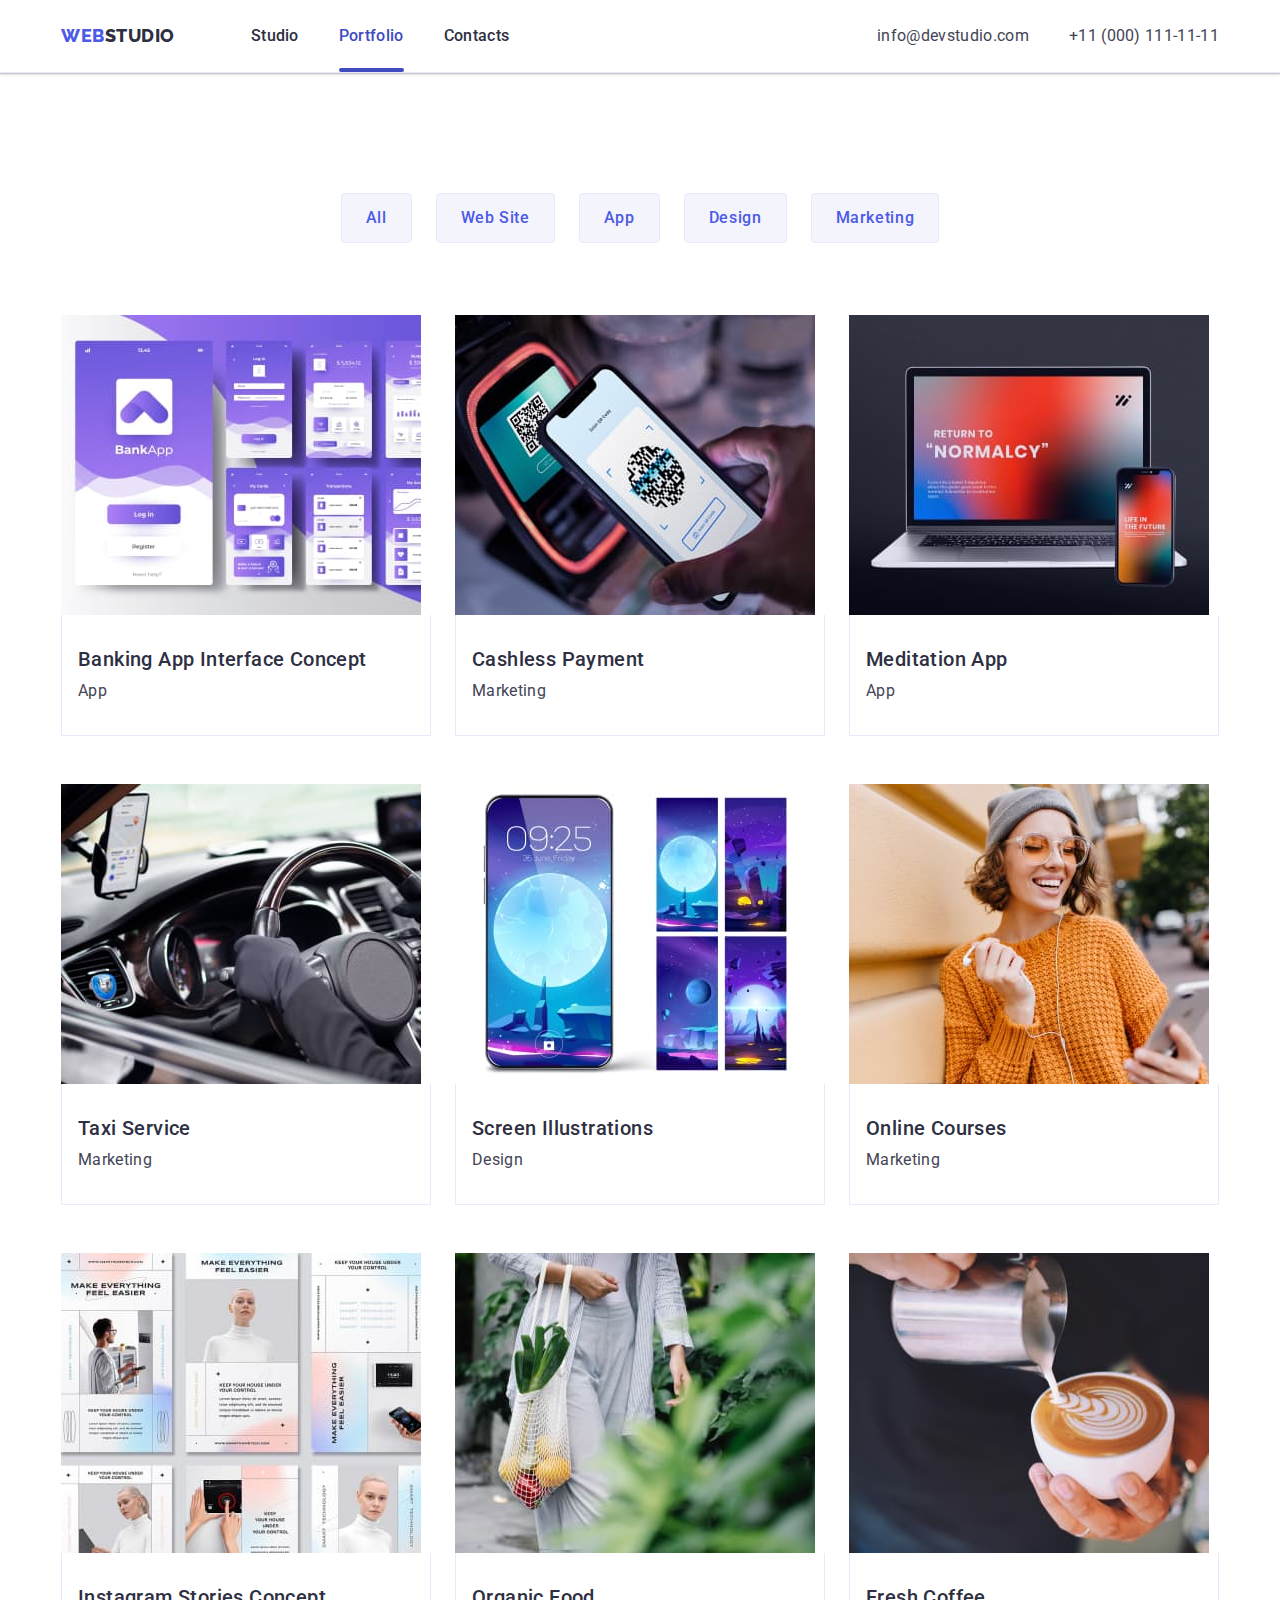
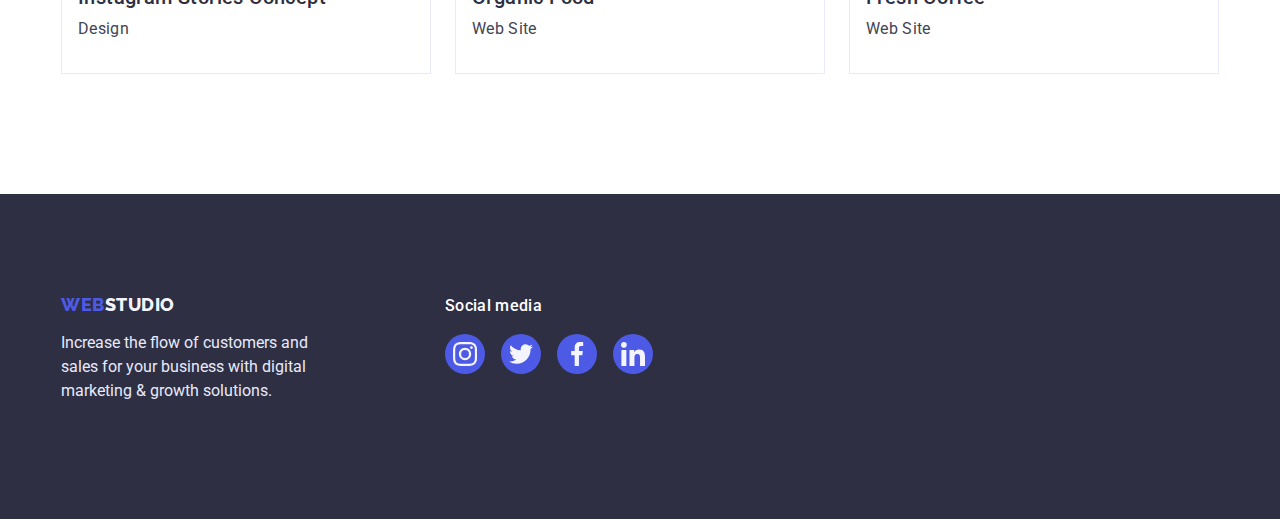
==== portfolio.html @ 12a0edd6 "Initial commit" ====
<!DOCTYPE html>
<html lang="en">
  <head>
    <meta charset="UTF-8" />
    <meta http-equiv="X-UA-Compatible" content="IE=edge" />
    <meta name="viewport" content="width=device-width, initial-scale=1.0" />
    <title>Portfolio</title>
    <link rel="preconnect" href="https://fonts.googleapis.com" />
    <link rel="preconnect" href="https://fonts.gstatic.com" crossorigin />
    <link
      href="https://fonts.googleapis.com/css2?family=Raleway:wght@800&family=Roboto:wght@400;500;700;900&display=swap"
      rel="stylesheet"
    />

    <link
      rel="stylesheet"
      href="https://cdnjs.cloudflare.com/ajax/libs/modern-normalize/1.1.0/modern-normalize.min.css"
      integrity="sha512-wpPYUAdjBVSE4KJnH1VR1HeZfpl1ub8YT/NKx4PuQ5NmX2tKuGu6U/JRp5y+Y8XG2tV+wKQpNHVUX03MfMFn9Q=="
      crossorigin="anonymous"
      referrerpolicy="no-referrer"
    />

    <link rel="stylesheet" href="./css/styles.css" />
  </head>
  <body>
    <header class="heder-border">
      <div class="container box main-nav">
        <nav class="main-nav">
          <a href="./index.html" class="main-logo link"
            >Web<span class="logo-part link">Studio</span>
          </a>
          <ul class="list site-nav">
            <li><a href="./index.html" class="studio-navi link">Studio</a></li>
            <li>
              <a href="./portfolio.html" class="studio-navi current-page link"
                >Portfolio</a
              >
            </li>
            <li><a href="" class="studio-navi link">Contacts</a></li>
          </ul>
        </nav>
        <address class="feedback">
          <ul class="list feedback-nav">
            <li>
              <a href="mailto:info@devstudio.com" class="feedback-email link"
                >info@devstudio.com</a
              >
            </li>
            <li>
              <a href="tel:+110001111111" class="feedback-telefon link"
                >+11 (000) 111-11-11</a
              >
            </li>
          </ul>
        </address>
      </div>
    </header>
    <main>
      <section class="filters">
        <!-- button-filters -->
        <div class="container box">
          <h1 class="hero-title" hidden>Filters</h1>
          <ul class="list button-item">
            <li class="buttonitem-filters">
              <button type="button" class="button-portfolio">All</button>
            </li>
            <li class="buttonitem-filters">
              <button type="button" class="button-portfolio">Web Site</button>
            </li>
            <li class="buttonitem-filters">
              <button type="button" class="button-portfolio">App</button>
            </li>
            <li class="buttonitem-filters">
              <button type="button" class="button-portfolio">Design</button>
            </li>
            <li>
              <button type="button" class="button-portfolio">Marketing</button>
            </li>
          </ul>
          <!-- Row-1 -->
          <ul class="list filters-image">
            <li class="filters-element">
              <a href="" class="link filters-element-link">
                <div class="filters-element-wrapper">
                  <img
                    src="./images/portfolio/bankingappinterfaceconcept.jpg"
                    alt="Banking App Interface Concept"
                    width="360"
                  />
                  <p class="overlay-footer">
                    14 Stylish and User-Friendly App Design Concepts · Task
                    Manager App · Calorie Tracker App · Exotic Fruit Ecommerce
                    App · Cloud Storage App
                  </p>
                </div>
                <div class="portfolio-work">
                  <h2 class="portfolio-title">Banking App Interface Concept</h2>
                  <p class="main-text portfolio">App</p>
                </div>
              </a>
            </li>
            <li class="filters-element">
              <a href="" class="link filters-element-link">
                <div class="filters-element-wrapper">
                  <img
                    src="./images/portfolio/cashlesspayment.jpg"
                    alt="Cashless Payment"
                    width="360"
                  />
                  <p class="overlay-footer">
                    14 Stylish and User-Friendly App Design Concepts · Task
                    Manager App · Calorie Tracker App · Exotic Fruit Ecommerce
                    App · Cloud Storage App
                  </p>
                </div>
                <div class="portfolio-work">
                  <h2 class="portfolio-title">Cashless Payment</h2>
                  <p class="main-text portfolio">Marketing</p>
                </div>
              </a>
            </li>
            <li class="filters-element">
              <a href="" class="link filters-element-link">
                <div class="filters-element-wrapper">
                  <img
                    src="./images/portfolio/meditaionapp.jpg"
                    alt="Meditaion App"
                    width="360"
                  />
                  <p class="overlay-footer">
                    14 Stylish and User-Friendly App Design Concepts · Task
                    Manager App · Calorie Tracker App · Exotic Fruit Ecommerce
                    App · Cloud Storage App
                  </p>
                </div>
                <div class="portfolio-work">
                  <h2 class="portfolio-title">Meditation App</h2>
                  <p class="main-text portfolio">App</p>
                </div>
              </a>
            </li>
            <!-- Row-2 -->
            <li class="filters-element">
              <a href="" class="link filters-element-link">
                <div class="filters-element-wrapper">
                  <img
                    src="./images/portfolio/taxiservice.jpg"
                    alt="Taxi Service"
                    width="360"
                  />
                  <p class="overlay-footer">
                    14 Stylish and User-Friendly App Design Concepts · Task
                    Manager App · Calorie Tracker App · Exotic Fruit Ecommerce
                    App · Cloud Storage App
                  </p>
                </div>
                <div class="portfolio-work">
                  <h2 class="portfolio-title">Taxi Service</h2>
                  <p class="main-text portfolio">Marketing</p>
                </div>
              </a>
            </li>
            <li class="filters-element">
              <a href="" class="link filters-element-link">
                <div class="filters-element-wrapper">
                  <img
                    src="./images/portfolio/screenillustrations.jpg"
                    alt="Screen Illustrations"
                    width="360"
                  />
                  <p class="overlay-footer">
                    14 Stylish and User-Friendly App Design Concepts · Task
                    Manager App · Calorie Tracker App · Exotic Fruit Ecommerce
                    App · Cloud Storage App
                  </p>
                </div>
                <div class="portfolio-work">
                  <h2 class="portfolio-title">Screen Illustrations</h2>
                  <p class="main-text portfolio">Design</p>
                </div>
              </a>
            </li>
            <li class="filters-element">
              <a href="" class="link filters-element-link">
                <div class="filters-element-wrapper">
                  <img
                    src="./images/portfolio/onlinecourses.jpg"
                    alt="Online Courses"
                    width="360"
                  />
                  <p class="overlay-footer">
                    14 Stylish and User-Friendly App Design Concepts · Task
                    Manager App · Calorie Tracker App · Exotic Fruit Ecommerce
                    App · Cloud Storage App
                  </p>
                </div>
                <div class="portfolio-work">
                  <h2 class="portfolio-title">Online Courses</h2>
                  <p class="main-text portfolio">Marketing</p>
                </div>
              </a>
            </li>
            <!-- Row-3 -->
            <li class="filters-element">
              <a href="" class="link filters-element-link">
                <div class="filters-element-wrapper">
                  <img
                    src="./images/portfolio/instagramstoriesconcept.jpg"
                    alt="Instagram Stories Concept"
                    width="360"
                  />
                  <p class="overlay-footer">
                    14 Stylish and User-Friendly App Design Concepts · Task
                    Manager App · Calorie Tracker App · Exotic Fruit Ecommerce
                    App · Cloud Storage App
                  </p>
                </div>
                <div class="portfolio-work">
                  <h2 class="portfolio-title">Instagram Stories Concept</h2>
                  <p class="main-text portfolio">Design</p>
                </div>
              </a>
            </li>
            <li class="filters-element">
              <a href="" class="link filters-element-link">
                <div class="filters-element-wrapper">
                  <img
                    src="./images/portfolio/organicfood.jpg"
                    alt="Organic Food"
                    width="360"
                  />
                  <p class="overlay-footer">
                    14 Stylish and User-Friendly App Design Concepts · Task
                    Manager App · Calorie Tracker App · Exotic Fruit Ecommerce
                    App · Cloud Storage App
                  </p>
                </div>
                <div class="portfolio-work">
                  <h2 class="portfolio-title">Organic Food</h2>
                  <p class="main-text portfolio">Web Site</p>
                </div>
              </a>
            </li>
            <li class="filters-element">
              <a href="" class="link filters-element-link">
                <div class="filters-element-wrapper">
                  <img
                    src="./images/portfolio/freshcoffee.jpg"
                    alt="Fresh Coffee"
                    width="360"
                  />
                  <p class="overlay-footer">
                    14 Stylish and User-Friendly App Design Concepts · Task
                    Manager App · Calorie Tracker App · Exotic Fruit Ecommerce
                    App · Cloud Storage App
                  </p>
                </div>
                <div class="portfolio-work">
                  <h2 class="portfolio-title">Fresh Coffee</h2>
                  <p class="main-text portfolio">Web Site</p>
                </div>
              </a>
            </li>
          </ul>
        </div>
      </section>
    </main>
    <footer class="footer-item box">
      <div class="container footer-zwaipart box">
        <div class="footer-part-main">
          <a href="./index.html" class="main-logo link"
            >Web<span class="footer-part link">Studio</span>
          </a>
          <p class="footer-inform">
            Increase the flow of customers and sales for your business with
            digital marketing & growth solutions.
          </p>
        </div>
        <div class="footer-part-social">
          <p class="social-media">Social media</p>
          <ul class="socialmedia-list list">
            <li class="socialmedia-item">
              <a href="" class="socialmedia-link">
                <svg class="socialmedia-icon" width="24" height="24">
                  <use href="./images/icon.svg#icon-instagram"></use>
                </svg>
              </a>
            </li>
            <li class="socialmedia-item">
              <a href="" class="socialmedia-link">
                <svg class="socialmedia-icon" width="24" height="24">
                  <use href="./images/icon.svg#icon-twitter"></use>
                </svg>
              </a>
            </li>
            <li class="socialmedia-item">
              <a href="" class="socialmedia-link">
                <svg class="socialmedia-icon" width="24" height="24">
                  <use href="./images/icon.svg#icon-facebook"></use>
                </svg>
              </a>
            </li>
            <li class="socialmedia-item">
              <a href="" class="socialmedia-link">
                <svg class="socialmedia-icon" width="24" height="24">
                  <use href="./images/icon.svg#icon-linkedin"></use>
                </svg>
              </a>
            </li>
          </ul>
        </div>
      </div>
    </footer>
  </body>
</html>
---- css/styles.css ----
/* Typography */

/* Colors */

:root {
  --primary-brand-color: #4d5ae5;
  --pressed-state-color: #404bbf;
  --dark-color: #2e2f42;
  --success-color: #31d0aa;
  --body-text-color: #434455;
  --subtle-text-color: #8e8f99;
  --accent-color: #e7e9fc;
  --light-color: #f4f4fd;
  --modal-overlay-color: #2e2f42;
  --hero-background-color: #2e2f42;
  --body-background-color: #ffffff;
  --company-color: #afb1b8;

  --modal-background: #fcfcfc;
  --backdor-background: rgba(46, 47, 66, 0.4);

  --transition-dur-and-func: 250ms cubic-bezier(0.4, 0, 0.2, 1);
}

.link {
  text-decoration: none;
}

.list {
  padding: 0;
  margin: 0;

  list-style: none;
}

/* .box {
  outline: 2px solid tomato;
} */

.section-padding {
  padding-top: 0;
  padding-bottom: 0;
}

.container {
  width: 1158px;
  padding-left: 15px;
  padding-right: 15px;
  margin: 0 auto;
}

img {
  display: block;
}

/* Header 1 */
.hero-title {
  margin: 0 auto 48px;
  max-width: 496px;

  font-weight: 700;
  font-size: 56px;
  line-height: 1.07;
  letter-spacing: 0.02em;
  color: var(--body-background-color);
}

/* Header 2 */
.header-zwai {
  margin-top: 0;
  margin-bottom: 72px;

  font-weight: 700;
  font-size: 36px;
  line-height: 1.11;
  text-align: center;
  letter-spacing: 0.02em;
  text-transform: capitalize;
  color: var(--dark-color);
}

/* Header 3 */
.header-drai {
  text-align: center;
  margin-top: 0;
  margin-bottom: 8px;

  font-weight: 500;
  font-size: 20px;
  line-height: 1.2;
  letter-spacing: 0.02em;
  color: var(--dark-color);
}

body {
  margin: 0;
  font-family: 'Roboto', sans-serif;
  background-color: var(--body-background-color);
  color: var(--body-text-color);
}

.main-text {
  text-align: center;
  margin-top: 0;
  margin-bottom: 0;

  font-size: 16px;
  line-height: 1.5;
  letter-spacing: 0.02em;
  color: var(--body-text-color);
}

/* Header */

.heder-border {
  border-bottom: 1px solid var(--accent-color);
  box-shadow: 0px 2px 1px rgba(46, 47, 66, 0.08),
    0px 1px 1px rgba(46, 47, 66, 0.16), 0px 1px 6px rgba(46, 47, 66, 0.08);
}

.main-logo {
  margin-right: 76px;

  font-family: 'Raleway', sans-serif;
  font-weight: 800;
  font-size: 18px;
  line-height: 1.17;
  letter-spacing: 0.03em;
  text-transform: uppercase;
  color: var(--primary-brand-color);
}

.main-nav {
  display: flex;
  align-items: center;
  margin-right: auto;
}

.main-logo .logo-part {
  color: var(--dark-color);
}

/* Site nav */
.site-nav {
  display: flex;
  gap: 40px;
}

.studio-navi {
  position: relative;
  display: block;
  padding: 24px 0;
  transition: color var(--transition-dur-and-func);

  font-weight: 500;
  font-size: 16px;
  line-height: 1.5;
  letter-spacing: 0.02em;
  color: var(--dark-color);
}

.studio-navi:hover,
.studio-navi:focus {
  color: var(--pressed-state-color);
}

.studio-navi::after {
  content: '';
  position: absolute;
  bottom: 0;
  left: 0;

  display: inline-block;
  width: 100%;
  height: 4px;
  border-radius: 2px;
  /* background: var(--pressed-state-color); */
}

.studio-navi.current-page {
  color: var(--pressed-state-color);
}

.studio-navi.current-page::after,
.studio-navi:hover::after,
.studio-navi:focus::after {
  background: var(--pressed-state-color);
}

.feedback {
  font-style: normal;
  font-weight: 400;
  font-size: 16px;
  line-height: 1.5;
  letter-spacing: 0.02em;
  color: var(--body-text-color);
}

.feedback-nav {
  display: flex;
  gap: 40px;
}

.feedback-email {
  transition: color var(--transition-dur-and-func);

  font-size: 16px;
  line-height: 1.5;
  letter-spacing: 0.02em;
  color: var(--body-text-color);
}

.feedback-telefon {
  margin-right: 0;
  transition: color var(--transition-dur-and-func);

  font-size: 16px;
  line-height: 1.5;
  letter-spacing: 0.02em;
  color: var(--body-text-color);
}

.feedback-email:hover,
.feedback-email:focus,
.feedback-telefon:hover,
.feedback-telefon:focus {
  color: var(--pressed-state-color);
}
/* Studio */

/* Main */
/* section 1 hero-section*/

.hero-section {
  padding-top: 188px;
  padding-bottom: 188px;
  text-align: center;

  background-color: var(--hero-background-color);
}

.overlay {
  max-width: 1440px;
  height: 600px;
  margin-left: auto;
  margin-right: auto;
  background-image: linear-gradient(
      rgba(46, 47, 66, 0.7),
      rgba(46, 47, 66, 0.7)
    ),
    url(../images/bg/people-office.jpg);
  background-repeat: no-repeat;
  background-position: center;
  background-color: var(--hero-background-color);
  background-size: cover;
}

.button {
  display: block;
  min-width: 169px;
  height: 56px;
  border: none;
  border-radius: 4px;
  box-shadow: 0px 4px 4px rgba(0, 0, 0, 0.15);
  cursor: pointer;
  margin: 0 auto;
  transition: background-color var(--transition-dur-and-func);

  color: var(--body-background-color);
  background-color: var(--primary-brand-color);
  font-family: 'Roboto', sans-serif;
  font-weight: 500;
  font-size: 16px;
  line-height: 1.5;
  letter-spacing: 0.04em;
}

.button:hover,
.button:focus {
  background-color: var(--pressed-state-color);
  cursor: pointer;
}

/* section 2 our-advantages */
.our-advantages {
  padding: 120px 0;
}

.advantages-item {
  display: flex;
  gap: 24px;
}

.text.advantages {
  width: calc((100% - 72px) / 4);
}

.header-drai.studio {
  display: block;
  text-align: left;
}

.main-text.studio {
  text-align: left;
}

.icons-seczwai {
  display: flex;
  justify-content: center;
  align-items: center;
  border-radius: 4px;
  width: 264px;
  height: 112px;
  background-color: var(--light-color);
  /* outline: 1px solid tomato; */
  margin-bottom: 8px;
}

.logo-szwai {
  display: flex;
  justify-content: center;
  align-items: center;
}

/* section 3 we-doing */

.we-doing {
  padding-bottom: 120px;
}

.wedoing-item {
  display: flex;
  gap: 24px;
}

.wedoing-item.wedoing-image {
  width: calc((100% - 48px) / 3);
}

/* section 4 */
.section-vier {
  padding-top: 120px;
  padding-bottom: 120px;
  background-color: var(--light-color);
}

.ourteam-item {
  display: flex;
  gap: 24px;
}

.team-item {
  width: calc((100% - 72px) / 4);

  background-color: var(--body-background-color);
  box-shadow: 0px 1px 6px rgba(46, 47, 66, 0.08),
    0px 1px 1px rgba(46, 47, 66, 0.16), 0px 2px 1px rgba(46, 47, 66, 0.08);
  border-radius: 0px 0px 4px 4px;
}

.work-position {
  padding: 32px 0;
  border-radius: 0px 0px 4px 4px;
}

.social-list-link {
  display: flex;
  justify-content: center;
  align-items: center;
  transition: background-color var(--transition-dur-and-func);

  width: 40px;
  height: 40px;
  border-radius: 50%;
  background-color: var(--primary-brand-color);
}

.social-list-icon {
  fill: var(--light-color);
}

.social-list {
  display: flex;
  justify-content: center;
  gap: 24px;
  margin-top: 8px;
}

.social-list-link:hover,
.social-list-link:focus {
  background-color: var(--pressed-state-color);
}

/* Section-5 */
.company {
  padding-top: 120px;
  padding-bottom: 120px;
}

.header-zwai.section-funf {
  line-height: 1.1;
}

.compani-list {
  display: flex;
  align-items: center;
  gap: 24px;
}

.company-list-item {
  display: flex;
  width: calc((100% - 120px) / 6);
  height: 88px;
}

.company-list-icon {
  fill: currentColor;
}

.company-list-link {
  display: flex;
  align-items: center;
  justify-content: center;
  width: 100%;
  transition: color var(--transition-dur-and-func);

  border: 1px solid var(--subtle-text-color);
  border-radius: 4px;
  color: var(--subtle-text-color);
  /* color: var(--company-color); */
}

.company-list-link:hover,
.company-list-link:focus {
  border: 1px solid var(--pressed-state-color);
  color: var(--pressed-state-color);
}

/* Footer */
.footer-item {
  padding-top: 100px;
  padding-bottom: 100px;
  background-color: var(--dark-color);
}

.footer-einspart > a {
  display: inline-block;
  margin-bottom: 16px;
}

.footer-part {
  font-size: 18px;
  line-height: 1.17;
  letter-spacing: 0.03em;
  text-transform: uppercase;
  color: var(--light-color);
}

.footer-inform {
  margin-top: 16px;
  max-width: 264px;

  font-weight: 400;
  font-size: 16px;
  line-height: 24px;
  color: var(--accent-color);
}

.social-media {
  margin-top: 0;
  margin-bottom: 16px;
  padding-top: 0;
  font-weight: 500;
  font-size: 16px;
  line-height: 1.5;
  letter-spacing: 0.02em;
  color: var(--body-background-color);
}

.container.footer-zwaipart {
  display: flex;
  align-items: baseline;
  gap: 120px;
}

.socialmedia-icon {
  fill: var(--light-color);
}

.socialmedia-list {
  display: flex;
  justify-content: end;
  gap: 16px;
}

.socialmedia-link {
  display: flex;
  justify-content: center;
  align-items: center;
  transition: background-color var(--transition-dur-and-func);

  width: 40px;
  height: 40px;
  border-radius: 50%;
  background-color: var(--primary-brand-color);
}

.socialmedia-link:hover,
.socialmedia-link:focus {
  background-color: var(--success-color);
}

/* Portfolio */
/* Main */

/* section-filters */
.filters {
  padding-right: 0;
  padding-left: 0;
  padding-top: 120px;
  padding-bottom: 120px;
}

.button-item {
  gap: 24px;
  margin-bottom: 72px;
  display: flex;
  justify-content: center;
}

.button-portfolio {
  padding: 12px 24px;
  border: 1px solid var(--accent-color);
  border-radius: 4px;
  transition: color var(--transition-dur-and-func),
    background-color var(--transition-dur-and-func),
    box-shadow var(--transition-dur-and-func),
    border var(--transition-dur-and-func);

  cursor: pointer;
  color: var(--primary-brand-color);
  background-color: var(--light-color);
  font-family: 'Roboto', sans-serif;
  font-weight: 500;
  font-size: 16px;
  line-height: 1.5;
  letter-spacing: 0.04em;
}

.button-portfolio:hover,
.button-portfolio:focus {
  color: var(--body-background-color);
  background-color: var(--pressed-state-color);

  border: 1px solid transparent;
  box-shadow: 0px 3px 1px rgba(0, 0, 0, 0.1), 0px 2px 1px rgba(0, 0, 0, 0.08),
    0px 2px 2px rgba(0, 0, 0, 0.12);
}

.portfolio-title {
  margin-top: 0;
  margin-bottom: 8px;

  font-weight: 500;
  font-size: 20px;
  line-height: 1.2;
  letter-spacing: 0.02em;
  color: var(--dark-color);
}

.filters-image {
  column-gap: 24px;
  row-gap: 48px;
  display: flex;
  flex-wrap: wrap;
  /* background-color: teal; */
}

.filters-element {
  width: calc((100% - 48px) / 3);
  transition: box-shadow var(--transition-dur-and-func);
}

.filters-element:hover,
.filters-element:focus {
  box-shadow: 0px 1px 6px rgba(46, 47, 66, 0.08),
    0px 1px 1px rgba(46, 47, 66, 0.16), 0px 2px 1px rgba(46, 47, 66, 0.08);
}

.filters-element-link {
  display: block;
}

.filters-element-link:hover,
.filters-element-link:focus {
  box-shadow: 0px 1px 6px rgba(46, 47, 66, 0.08),
    0px 1px 1px rgba(46, 47, 66, 0.16), 0px 2px 1px rgba(46, 47, 66, 0.08);
}

.portfolio-work {
  padding: 32px 16px;
  border: 1px solid var(--accent-color);
  border-top: none;
  margin-bottom: 8px;
}

div.portfolio-work {
  margin-bottom: 0;
}

.main-text.portfolio {
  text-align: left;
}

.filters-element-wrapper {
  position: relative;
  overflow: hidden;
}

.overlay-footer {
  margin: 0;
  position: absolute;
  top: 0;
  left: 0;
  width: 100%;
  height: 100%;
  transform: translate(0, 101%);
  transition: transform var(--transition-dur-and-func);

  padding: 40px 32px;
  background-color: var(--primary-brand-color);
  font-weight: 400;
  font-size: 16px;
  line-height: 1.5;
  color: var(--light-color);
}

.filters-element-link:hover .overlay-footer,
.filters-element-link:focus .overlay-footer {
  transform: translate(0, 0);
}

/* .filters-element:not(:nth-child(3n)) {
  margin-right: 24px;
} */

/* .filters-element:nth-child(3n){
  margin-right: 0;
} */

/* .filters-element:not(:nth-last-child(-n + 3)) {
  margin-bottom: 48px;
} */

/* .filters-element:nth-last-child(-n+3){
  margin-bottom: 0;
} */

/* Modal section */

.backdrop {
  position: fixed;
  z-index: 100;
  opacity: 1;
  top: 0;
  left: 0;
  width: 100%;
  height: 100%;
  background-color: var(--backdor-background);

  transition: opacity var(--transition-dur-and-func),
    visibility var(--transition-dur-and-func);
}

.backdrop.is-hidden {
  opacity: 0;
  visibility: hidden;
  pointer-events: none;
}

.modal {
  position: absolute;
  top: 50%;
  left: 50%;
  transform: translate(-50%, -50%) scale(1);
  transition: transform var(--transition-dur-and-func);

  width: 408px;
  height: 576px;

  background-color: var(--modal-background);
  box-shadow: 0px 1px 1px rgba(0, 0, 0, 0.14), 0px 1px 3px rgba(0, 0, 0, 0.12),
    0px 2px 1px rgba(0, 0, 0, 0.2);
  border-radius: 4px;
}

.modal-close-btn {
  position: absolute;
  top: 24px;
  right: 24px;
  cursor: pointer;
  display: flex;
  justify-content: center;
  align-items: center;
  width: 24px;
  height: 24px;
  border-radius: 50%;
  background-color: var(--accent-color);
  border: 1px solid rgba(0, 0, 0, 0.1);
  padding: 0;
}
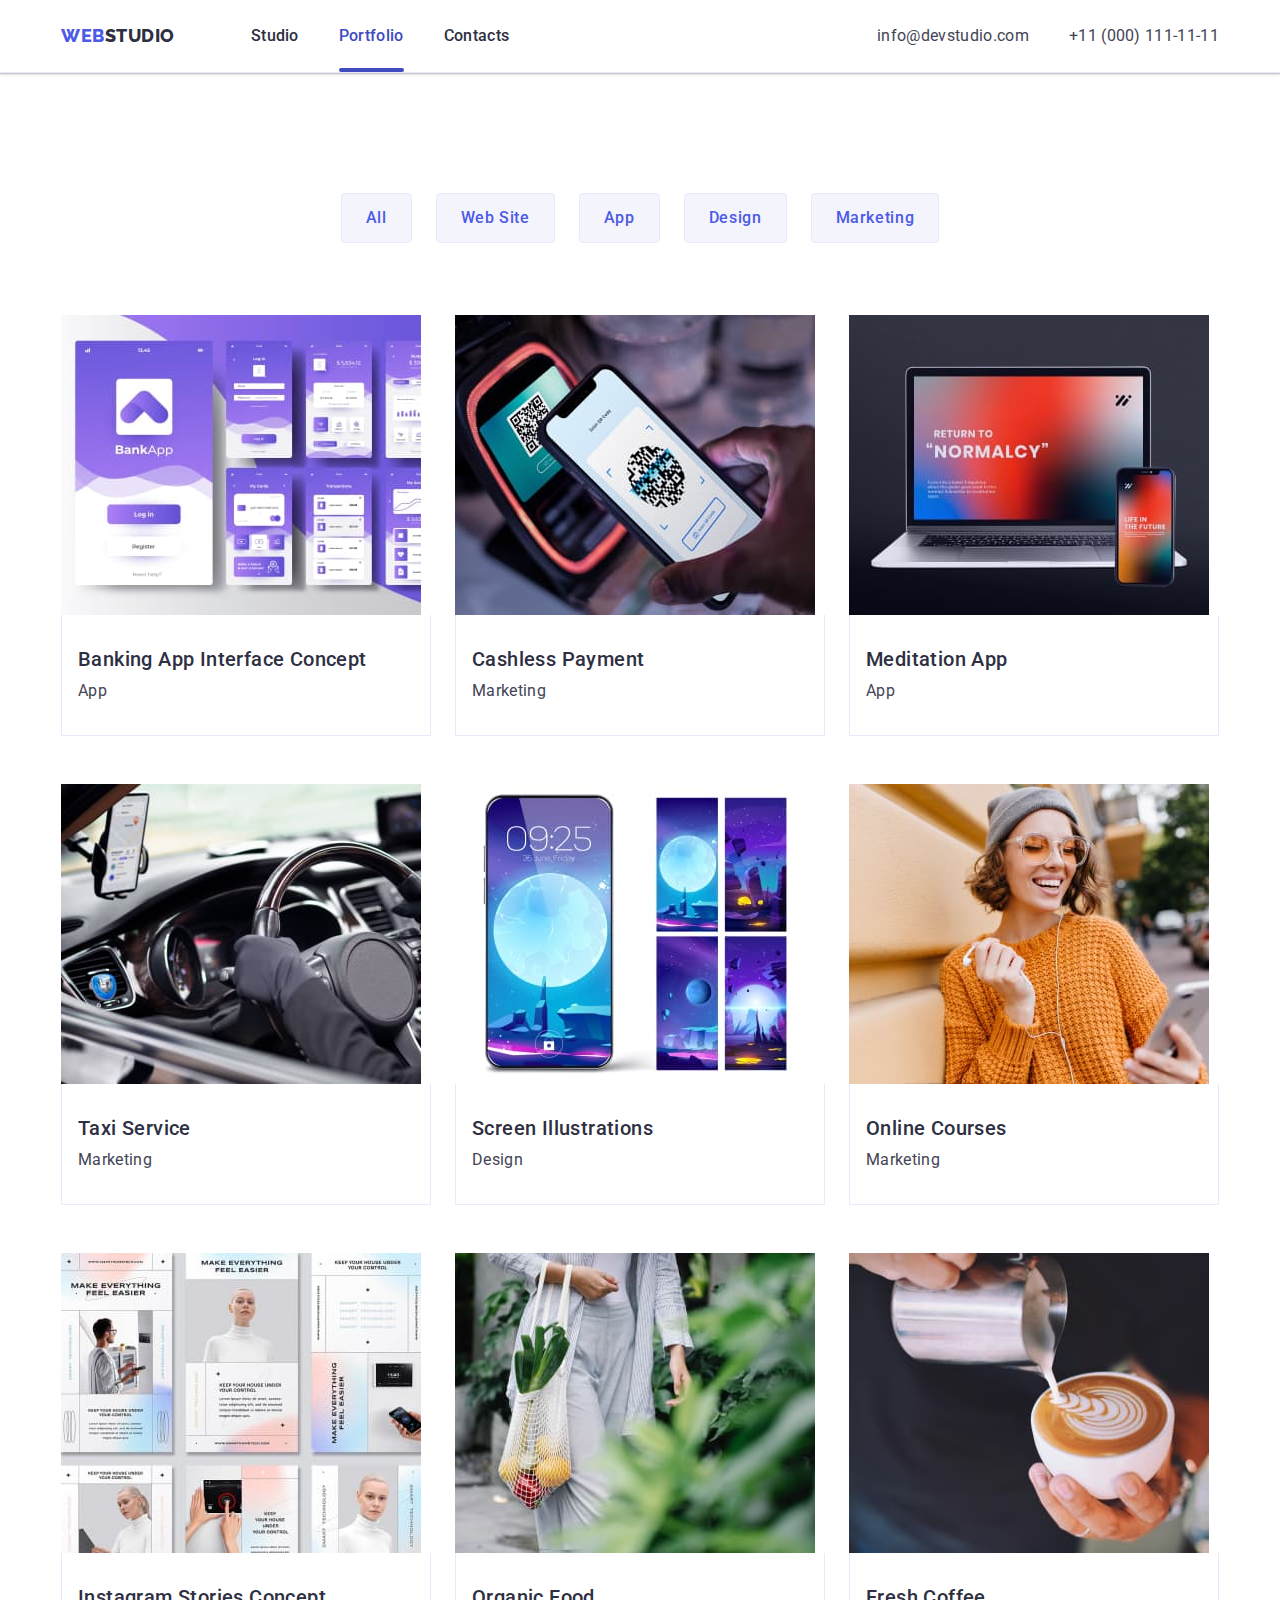
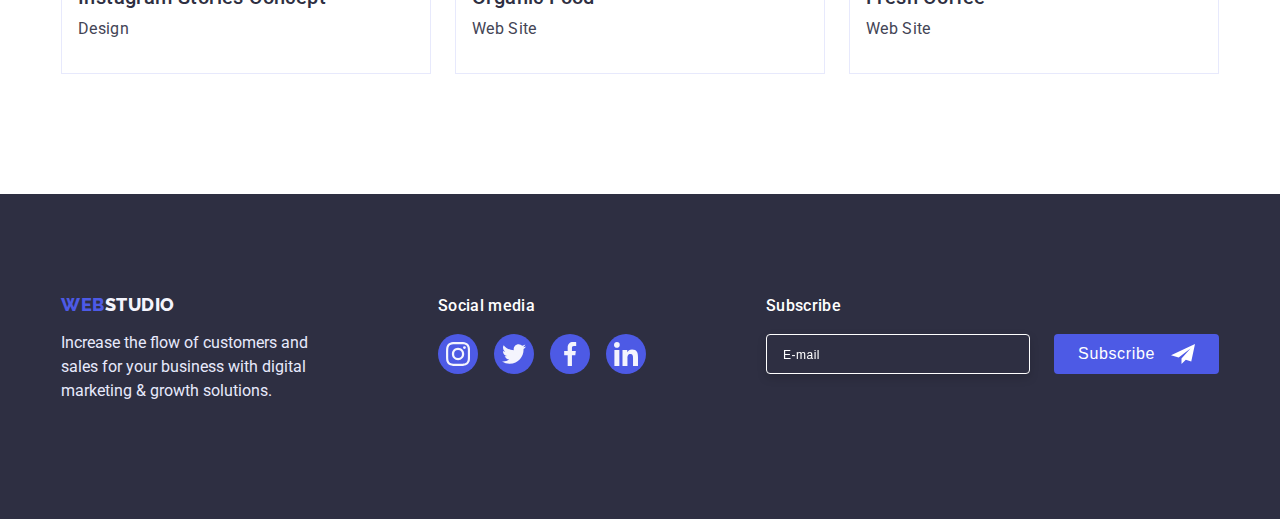
==== commit 9feaf569: "1-260423" ====
--- a/portfolio.html
+++ b/portfolio.html
@@ -309,6 +309,24 @@
             </li>
           </ul>
         </div>
+        <div class="footer-subscribe">
+          <strong class="social-media">Subscribe</strong>
+          <form class="modal-footer-form">
+            <input
+              type="email"
+              name="user_email"
+              class="modal-footer-input"
+              required
+              placeholder="E-mail"
+            />
+            <button type="submit" class="button-subscribe-telegram">
+              Subscribe
+              <svg class="telegram-icon" width="24" height="24">
+                <use href="./images/icon.svg#icon-telegram"></use>
+              </svg>
+            </button>
+          </form>
+        </div>
       </div>
     </footer>
   </body>
--- a/css/styles.css
+++ b/css/styles.css
@@ -20,6 +20,9 @@
   --backdor-background: rgba(46, 47, 66, 0.4);
 
   --transition-dur-and-func: 250ms cubic-bezier(0.4, 0, 0.2, 1);
+
+  --modal-form-input: #8e8f99;
+  --navy-blue-modal: rgba(46, 47, 66, 0.4);
 }
 
 .link {
@@ -31,6 +34,17 @@
   margin: 0;
 
   list-style: none;
+}
+
+.visually-hidden {
+  position: absolute;
+  width: 1px;
+  height: 1px;
+  margin: -1px;
+  padding: 0;
+  overflow: hidden;
+  border: 0;
+  clip: rect(0 0 0 0);
 }
 
 /* .box {
@@ -510,113 +524,6 @@
   background-color: var(--success-color);
 }
 
-/* Portfolio */
-/* Main */
-
-/* section-filters */
-.filters {
-  padding-right: 0;
-  padding-left: 0;
-  padding-top: 120px;
-  padding-bottom: 120px;
-}
-
-.button-item {
-  gap: 24px;
-  margin-bottom: 72px;
-  display: flex;
-  justify-content: center;
-}
-
-.button-portfolio {
-  padding: 12px 24px;
-  border: 1px solid var(--accent-color);
-  border-radius: 4px;
-  transition: color var(--transition-dur-and-func),
-    background-color var(--transition-dur-and-func),
-    box-shadow var(--transition-dur-and-func),
-    border var(--transition-dur-and-func);
-
-  cursor: pointer;
-  color: var(--primary-brand-color);
-  background-color: var(--light-color);
-  font-family: 'Roboto', sans-serif;
-  font-weight: 500;
-  font-size: 16px;
-  line-height: 1.5;
-  letter-spacing: 0.04em;
-}
-
-.button-portfolio:hover,
-.button-portfolio:focus {
-  color: var(--body-background-color);
-  background-color: var(--pressed-state-color);
-
-  border: 1px solid transparent;
-  box-shadow: 0px 3px 1px rgba(0, 0, 0, 0.1), 0px 2px 1px rgba(0, 0, 0, 0.08),
-    0px 2px 2px rgba(0, 0, 0, 0.12);
-}
-
-.portfolio-title {
-  margin-top: 0;
-  margin-bottom: 8px;
-
-  font-weight: 500;
-  font-size: 20px;
-  line-height: 1.2;
-  letter-spacing: 0.02em;
-  color: var(--dark-color);
-}
-
-.filters-image {
-  column-gap: 24px;
-  row-gap: 48px;
-  display: flex;
-  flex-wrap: wrap;
-  /* background-color: teal; */
-}
-
-.filters-element {
-  width: calc((100% - 48px) / 3);
-  transition: box-shadow var(--transition-dur-and-func);
-}
-
-.filters-element:hover,
-.filters-element:focus {
-  box-shadow: 0px 1px 6px rgba(46, 47, 66, 0.08),
-    0px 1px 1px rgba(46, 47, 66, 0.16), 0px 2px 1px rgba(46, 47, 66, 0.08);
-}
-
-.filters-element-link {
-  display: block;
-}
-
-.filters-element-link:hover,
-.filters-element-link:focus {
-  box-shadow: 0px 1px 6px rgba(46, 47, 66, 0.08),
-    0px 1px 1px rgba(46, 47, 66, 0.16), 0px 2px 1px rgba(46, 47, 66, 0.08);
-}
-
-.portfolio-work {
-  padding: 32px 16px;
-  border: 1px solid var(--accent-color);
-  border-top: none;
-  margin-bottom: 8px;
-}
-
-div.portfolio-work {
-  margin-bottom: 0;
-}
-
-.main-text.portfolio {
-  text-align: left;
-}
-
-.filters-element-wrapper {
-  position: relative;
-  overflow: hidden;
-}
-
 .overlay-footer {
   margin: 0;
   position: absolute;
@@ -640,6 +547,182 @@
   transform: translate(0, 0);
 }
 
+/* Modal section */
+
+.modal-footer-form {
+  display: flex;
+  gap: 24px;
+}
+
+.social-media {
+  display: block;
+  margin-bottom: 16px;
+}
+
+.modal-footer-input {
+  border: none;
+  padding-left: 16px;
+  width: 264px;
+  height: 40px;
+  background-color: var(--dark-color);
+  box-sizing: border-box;
+  border: 1px solid var(--body-background-color);
+  filter: drop-shadow(0px 4px 4px rgba(0, 0, 0, 0.15));
+  border-radius: 4px;
+  color: var(--body-background-color);
+}
+
+.modal-footer-input::placeholder {
+  font-weight: 400;
+  font-size: 12px;
+  line-height: 2;
+  display: flex;
+  align-items: center;
+  letter-spacing: 0.04em;
+  color: var(--body-background-color);
+}
+
+.button-subscribe-telegram {
+  border: none;
+  cursor: pointer;
+  display: flex;
+  flex-direction: row;
+  justify-content: center;
+  align-items: center;
+  padding: 8px 24px;
+
+  background-color: var(--primary-brand-color);
+  border-radius: 4px;
+  transition: background-color var(--transition-dur-and-func);
+
+  font-weight: 500;
+  font-size: 16px;
+  line-height: 1.5;
+  align-items: center;
+  text-align: center;
+  letter-spacing: 0.04em;
+  color: var(--body-background-color);
+}
+
+.button-subscribe-telegram:hover,
+.button-subscribe-telegram:focus {
+  background-color: var(--pressed-state-color);
+  cursor: pointer;
+}
+
+.telegram-icon {
+  align-items: center;
+  fill: var(--body-background-color);
+  margin-left: 16px;
+}
+
+/* Portfolio */
+/* Main */
+
+/* section-filters */
+.filters {
+  padding-right: 0;
+  padding-left: 0;
+  padding-top: 120px;
+  padding-bottom: 120px;
+}
+
+.button-item {
+  gap: 24px;
+  margin-bottom: 72px;
+  display: flex;
+  justify-content: center;
+}
+
+.button-portfolio {
+  padding: 12px 24px;
+  border: 1px solid var(--accent-color);
+  border-radius: 4px;
+  transition: color var(--transition-dur-and-func),
+    background-color var(--transition-dur-and-func),
+    box-shadow var(--transition-dur-and-func),
+    border var(--transition-dur-and-func);
+
+  cursor: pointer;
+  color: var(--primary-brand-color);
+  background-color: var(--light-color);
+  font-family: 'Roboto', sans-serif;
+  font-weight: 500;
+  font-size: 16px;
+  line-height: 1.5;
+  letter-spacing: 0.04em;
+}
+
+.button-portfolio:hover,
+.button-portfolio:focus {
+  color: var(--body-background-color);
+  background-color: var(--pressed-state-color);
+
+  border: 1px solid transparent;
+  box-shadow: 0px 3px 1px rgba(0, 0, 0, 0.1), 0px 2px 1px rgba(0, 0, 0, 0.08),
+    0px 2px 2px rgba(0, 0, 0, 0.12);
+}
+
+.portfolio-title {
+  margin-top: 0;
+  margin-bottom: 8px;
+
+  font-weight: 500;
+  font-size: 20px;
+  line-height: 1.2;
+  letter-spacing: 0.02em;
+  color: var(--dark-color);
+}
+
+.filters-image {
+  column-gap: 24px;
+  row-gap: 48px;
+  display: flex;
+  flex-wrap: wrap;
+  /* background-color: teal; */
+}
+
+.filters-element {
+  width: calc((100% - 48px) / 3);
+  transition: box-shadow var(--transition-dur-and-func);
+}
+
+.filters-element:hover,
+.filters-element:focus {
+  box-shadow: 0px 1px 6px rgba(46, 47, 66, 0.08),
+    0px 1px 1px rgba(46, 47, 66, 0.16), 0px 2px 1px rgba(46, 47, 66, 0.08);
+}
+
+.filters-element-link {
+  display: block;
+}
+
+.filters-element-link:hover,
+.filters-element-link:focus {
+  box-shadow: 0px 1px 6px rgba(46, 47, 66, 0.08),
+    0px 1px 1px rgba(46, 47, 66, 0.16), 0px 2px 1px rgba(46, 47, 66, 0.08);
+}
+
+.portfolio-work {
+  padding: 32px 16px;
+  border: 1px solid var(--accent-color);
+  border-top: none;
+  margin-bottom: 8px;
+}
+
+div.portfolio-work {
+  margin-bottom: 0;
+}
+
+.main-text.portfolio {
+  text-align: left;
+}
+
+.filters-element-wrapper {
+  position: relative;
+  overflow: hidden;
+}
+
 /* .filters-element:not(:nth-child(3n)) {
   margin-right: 24px;
 } */
@@ -684,6 +767,7 @@
   left: 50%;
   transform: translate(-50%, -50%) scale(1);
   transition: transform var(--transition-dur-and-func);
+  padding: 72px 24px 24px 24px;
 
   width: 408px;
   height: 576px;
@@ -709,3 +793,159 @@
   border: 1px solid rgba(0, 0, 0, 0.1);
   padding: 0;
 }
+
+.modal-close-btn:focus,
+.modal-close-btn:hover {
+  background-color: var(--pressed-state-color);
+  fill: var(--body-background-color);
+}
+
+/* Modal-form */
+
+.modal-header {
+  display: block;
+  font-weight: 500;
+  font-size: 16px;
+  line-height: 1.5;
+  text-align: center;
+  letter-spacing: 0.02em;
+  color: var(--dark-color);
+  margin-bottom: 16px;
+}
+
+.modal-form-field {
+  margin-bottom: 8px;
+}
+
+.modal-form {
+  display: flex;
+  flex-direction: column;
+}
+
+.modal-form-input-desk {
+  display: block;
+  font-weight: 400;
+  font-size: 12px;
+  line-height: 1.17;
+  letter-spacing: 0.04em;
+  color: var(--modal-form-input);
+  margin-bottom: 4px;
+}
+
+.modal-form-input-wrapper {
+  position: relative;
+}
+
+.modal-form-input {
+  width: 100%;
+  height: 40px;
+  border: 1px solid rgba(46, 47, 66, 0.4);
+  border-radius: 4px;
+  padding-left: 38px;
+
+  transition: border-color var(--transition-dur-and-func);
+}
+
+.modal-form-input-icon {
+  position: absolute;
+  display: block;
+  top: 50%;
+  left: 16px;
+  transform: translate(0, -50%);
+  fill: var(--dark-color);
+
+  transition: fill var(--transition-dur-and-func);
+}
+
+.modal-form-input:focus {
+  outline: none;
+  border-color: var(--primary-brand-color);
+}
+
+.modal-form-input:focus + .modal-form-input-icon {
+  fill: var(--primary-brand-color);
+}
+
+.modal-form-message {
+  width: 100%;
+  resize: none;
+  height: 120px;
+  border: 1px solid rgba(46, 47, 66, 0.4);
+  border-radius: 4px;
+
+  font-weight: 400;
+  font-size: 12px;
+  line-height: 1.17;
+
+  padding: 10px 16px;
+
+  transition: border-color var(--transition-dur-and-func);
+}
+
+.modal-form-message:focus {
+  outline: none;
+  border-color: var(--primary-brand-color);
+}
+
+.modal-form-check-desk {
+  display: flex;
+  align-items: center;
+  font-weight: 400;
+  font-size: 12px;
+  line-height: 1.17;
+  letter-spacing: 0.04em;
+  color: var(--modal-form-input);
+  margin-bottom: 24px;
+}
+
+.modal-form-check-desk::before {
+  content: '';
+  width: 16px;
+  height: 16px;
+  display: block;
+  border: 1.25px solid var(--dark-color);
+  border-radius: 2px;
+  cursor: pointer;
+  margin-right: 8px;
+}
+
+.modal-form-check:checked + .modal-form-check-desk::before {
+  background-color: var(--pressed-state-color);
+  background-image: url('../modal/click.svg');
+}
+
+.modal-form-check:focus + .modal-form-check-desk::before {
+  border: 1.25px solid var(--pressed-state-color);
+  border-radius: 2px;
+}
+
+.modal-form-submit {
+  display: block;
+  min-width: 169px;
+  height: 56px;
+  border: none;
+  border-radius: 4px;
+  box-shadow: 0px 4px 4px rgba(0, 0, 0, 0.15);
+  cursor: pointer;
+  margin: 0 auto;
+  transition: background-color var(--transition-dur-and-func);
+
+  color: var(--body-background-color);
+  background-color: var(--primary-brand-color);
+  font-family: 'Roboto', sans-serif;
+  font-weight: 500;
+  font-size: 16px;
+  line-height: 1.5;
+  letter-spacing: 0.04em;
+}
+
+.modal-form-submit:hover,
+.modal-form-submit:focus {
+  background-color: var(--pressed-state-color);
+  cursor: pointer;
+}
+
+.user-policy-link {
+  text-decoration-line: underline;
+  color: var(--primary-brand-color);
+}
